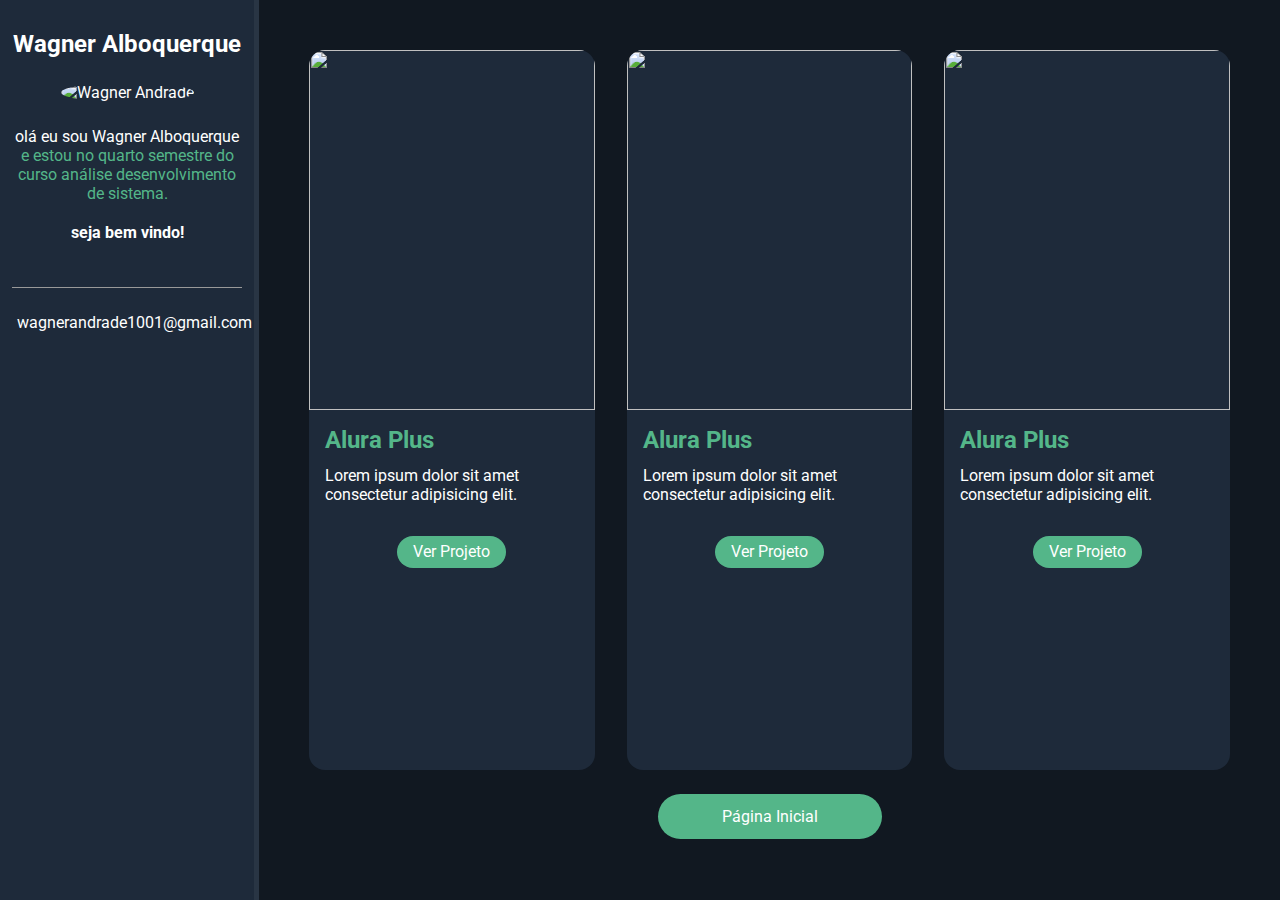
==== projetos.html @ 32d6e3be "first commit" ====
<!DOCTYPE html>
<html lang="pt-br">
<head>
    <meta charset="UTF-8">
    <meta name="viewport" content="width=device-width, initial-scale=1.0">
    <title>portfólio wagner albuquerque</title>
     <!--css do projeto-->
    <link rel="stylesheet" href="css/style.css">
     <!--fonte icons-->
    <link rel="stylesheet" href="https://cdn.jsdelivr.net/gh/devicons/devicon@v2.15.1/devicon.min.css">
     <!--google fonts-->     
    <link href="https://fonts.googleapis.com/css2?family=Roboto:ital,wght@0,300;0,700;0,900;1,300;1,700;1,900&display=swap" rel="stylesheet">
</head>
<body>
    <main id="container">
        <aside id="bio-container">
            <h2>Wagner Alboquerque</h2>
            <img src="https://avatars.githubusercontent.com/u/116306504?v=4" alt="Wagner Andrade" id="bio-container-img">
            <p>olá eu sou Wagner Alboquerque <span class="highlight"> e estou no quarto semestre do curso análise desenvolvimento de sistema.</span></p>
            <p id="welcome-text">seja bem vindo!</p>
            <ul id="social-container">
                <li><a href="https://www.facebook.com/wagner.andrade.9081323" target="_blank"><ion-icon name="logo-facebook"></ion-icon></a></li>
                <li><a href="https://www.linkedin.com/in/wagner-andrade-112a36264/" target="_blank"><ion-icon name="logo-linkedin"></ion-icon></a></li>
                <li><a href="https://github.com/wagner-Albuquerque" target="_blank"><i class="devicon-github-original"></i></a></li>
            </ul>
            <div id="email-container">
                <ion-icon name="mail-outline"></ion-icon><a href="mailto:wagnerandrade1001@gmail.com">wagnerandrade1001@gmail.com</a>
            </div>
        </aside>
        <section id="about-container-card">
           <div class="container-card">
            <article class="card">
                <div class="container-card-img">
                    <img src="https://is5-ssl.mzstatic.com/image/thumb/Purple125/v4/86/f4/ee/86f4ee08-7284-a9af-5efc-5639da25bd46/source/512x512bb.jpg" alt="" class="img-card">
                </div>
                <div class="container-content">
                    <h1 class="card-title">Alura Plus</h1>
                    <p class="card-text">Lorem ipsum dolor sit amet consectetur adipisicing elit.</p>
                    <div class="container-btn">
                        <a href="https://wagner-albuquerque.github.io/curso-aluraplus/" target="_blank" class="btn-project-card">Ver Projeto</a>
                    </div>
                </div>
            </article>

            <article class="card">
                <div class="container-card-img">
                    <img src="https://is5-ssl.mzstatic.com/image/thumb/Purple125/v4/86/f4/ee/86f4ee08-7284-a9af-5efc-5639da25bd46/source/512x512bb.jpg" alt="" class="img-card">
                </div>
                <div class="container-content">
                    <h1 class="card-title">Alura Plus</h1>
                    <p class="card-text">Lorem ipsum dolor sit amet consectetur adipisicing elit.</p>
                    <div class="container-btn">
                        <a href="https://wagner-albuquerque.github.io/curso-aluraplus/" target="_blank" class="btn-project-card">Ver Projeto</a>
                    </div>
                </div>
            </article>

            <article class="card">
                <div class="container-card-img">
                    <img src="https://is5-ssl.mzstatic.com/image/thumb/Purple125/v4/86/f4/ee/86f4ee08-7284-a9af-5efc-5639da25bd46/source/512x512bb.jpg" alt="" class="img-card">
                </div>
                <div class="container-content">
                    <h1 class="card-title">Alura Plus</h1>
                    <p class="card-text">Lorem ipsum dolor sit amet consectetur adipisicing elit.</p>
                    <div class="container-btn">
                        <a href="https://wagner-albuquerque.github.io/curso-aluraplus/" target="_blank" class="btn-project-card">Ver Projeto</a>
                    </div>
                    
                </div>
            </article>
           </div>

            <div class="container-btn-home">
                <a href="index.html"  class="btn-project-card btn-home">Página Inicial</a>
            </div>


        </section>
    </main>
    <script type="module" src="https://unpkg.com/ionicons@7.1.0/dist/ionicons/ionicons.esm.js"></script>
    <script nomodule src="https://unpkg.com/ionicons@7.1.0/dist/ionicons/ionicons.js"></script>
</body>
</html>
---- css/style.css ----
/*reset*/
*{
    padding: 0%;
    margin: 0%;
    font-family: 'Roboto', sans-serif;
    box-sizing: border-box;
}
    
/*variaveis*/
:root{
    --main-color:#54b689;
    --main-text-color:#fff;
    --boder-color:#999;
    --bio-bg-color:#1e2a3a;
    --bio-boder-color:#293544;
    --about-bg-color:#111821;
}

/*geral*/

.highlight{
    color: var(--main-color)
}

/*container*/

#container{
    display: flex;
    flex-direction: row;
    color: var(--main-text-color);
}
#bio-container{
    flex: 1 1 20%;
    min-height: 100vh;
    background-color: var(--bio-bg-color);
    text-align: center;
    padding: 30px 12px;
    border-right: 5px solid var(--bio-boder-color);
}
#bio-container #welcome-text{
    font-weight: bold;
}
#about-container{
    flex: 1 1 80%;
    min-height: 100vh;
    background-color: var(--about-bg-color);
    padding: 50px;
}

/*bio-container*/

#bio-container h2{
    margin-bottom: 25px;
}#bio-container p{
    margin-bottom: 20px;
}
#bio-container-img{
    width: 175px;
    height: 175px;
    border-radius: 50%;
    margin-bottom: 25px;
}
#social-container{
    display: flex;
    justify-content: center;
    list-style: none;
    border-bottom: 1px solid var(--boder-color);
    margin-bottom: 25px;
    padding-bottom: 25px;
}
#social-container li{
    flex: 1 1 0;
    max-width: 60px;
}
#social-container li a{
    color: var(--main-color);
    font-size: 30px;
}
#email-container{
    display: flex;
    justify-content: center;
}
#email-container ion-icon,
#email-container a{
    display: flex 1 1 0;
}
#email-container a{
    color: var(--main-text-color);
    text-decoration: none;
    width: 225px;
}
#email-container ion-icon{
    color: var(--main-color);
    font-size: 20px;
    margin-right: 5px;
    max-width: 20px;
}

/*about-container*/

#name{
    font-size: 42px;
    margin-bottom: 15px;
}
#title{
    font-size: 24px;
    margin-bottom: 15px;
    font-weight: bold;
}
.description{
    max-width: 75%;
    margin-bottom: 10px;
}
#btn-projects{
    font-size: 16px;
    font-weight: bold;
    color: var(--main-text-color);
    background-color: var(--main-color);
    border: 2px solid var(--main-color);
    border-radius: 5px;
    text-decoration: none;
    transition: .5s;
    margin: 25px 0;
    padding: 12px 10px;
    width: 150px;
    text-align: center;
    display: flex;
}
#btn-projects ion-icon,
#btn-projects span{
    flex: 1 1 0;
}
#btn-projects ion-icon{
    font-size: 20px;
    max-width: 20px;
}
#btn-projects:hover{
    background-color: transparent;
}
#skills-section-title{
    border-top: 1px solid var(--boder-color);
    padding-top: 20px;
    border-bottom: 20px;
    font-size: 32px;
}
#skills-container{
    display: flex;
    flex-wrap:wrap ;
    margin-top: 25px;
}
.skills-box{
    flex: 1 1 33%;
    max-width: 33%;
    margin-bottom: 35px;
}
.skills-title{
    font-size: 24px;
    margin-bottom: 25px;
    font-weight: bold;
    padding-left: 10px;
    border-left: 5px solid var(--main-color);
}
.skills-box i {
    font-size: 45px;
    margin-right: 10px;
}



/*cards*/
.container-card{
    display: flex;
    width: 100%;
    gap: 2em;
    justify-content: space-between;
    justify-content: center;
    
}

.card{
    width: 20%;
    flex-grow: 1;
    background-color: var(--bio-bg-color);
    height: 80vh;
    border-radius: 1em;
    overflow: hidden;
}

#about-container-card{
    display: flex;
    min-height: 100vh;
    background-color: var(--about-bg-color);
    padding: 50px;
    flex-direction: column;
}

.container-card-img{
    width: 100%;
    height: 50%
}
.img-card{
    width: 100%;
    height: 100%;
    background-size: cover;
}

body{
    overflow-x: hidden;
}

.container-content{
    padding: 1em;
    display: flex;
    flex-direction: column;
}
.card-title{
    margin-bottom: 0.5em;
    font-size: 1.5em;
    color: var(--main-color);
    
}

.card-text{
    margin-bottom: 0.5em; 
    
}

.container-btn{
    display: flex;
    flex-grow: 1;
    justify-content: center;
    align-content: end;
    
}

.btn-project-card{
    text-decoration: none;
    color: var(--main-text-color);
    display: inline-block;
    background-color: var(--main-color);
    padding: 0.4em 1em;
    border-radius: 1em;
    margin-top: 1.5em;
    transition: 0.3s;
}

.btn-project-card:hover{
    background-color: transparent;
}

.container-btn-home{
    display: flex;
    justify-content: center;
}

.btn-home{
    padding: 0.8em 4em;
    border-radius: 2em;
}
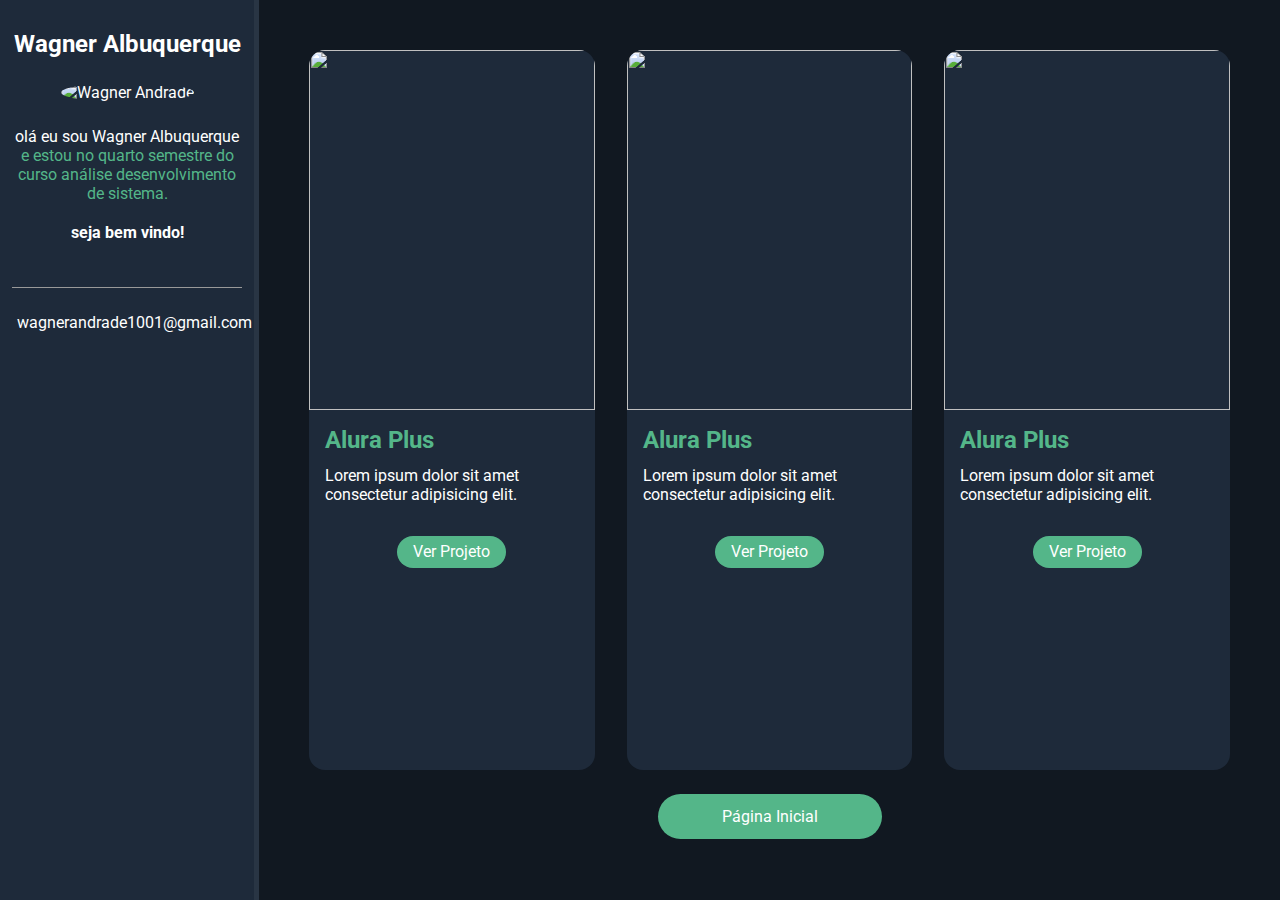
==== commit 302c26ea: "foi" ====
--- a/projetos.html
+++ b/projetos.html
@@ -14,9 +14,9 @@
 <body>
     <main id="container">
         <aside id="bio-container">
-            <h2>Wagner Alboquerque</h2>
+            <h2>Wagner Albuquerque</h2>
             <img src="https://avatars.githubusercontent.com/u/116306504?v=4" alt="Wagner Andrade" id="bio-container-img">
-            <p>olá eu sou Wagner Alboquerque <span class="highlight"> e estou no quarto semestre do curso análise desenvolvimento de sistema.</span></p>
+            <p>olá eu sou Wagner Albuquerque <span class="highlight"> e estou no quarto semestre do curso análise desenvolvimento de sistema.</span></p>
             <p id="welcome-text">seja bem vindo!</p>
             <ul id="social-container">
                 <li><a href="https://www.facebook.com/wagner.andrade.9081323" target="_blank"><ion-icon name="logo-facebook"></ion-icon></a></li>
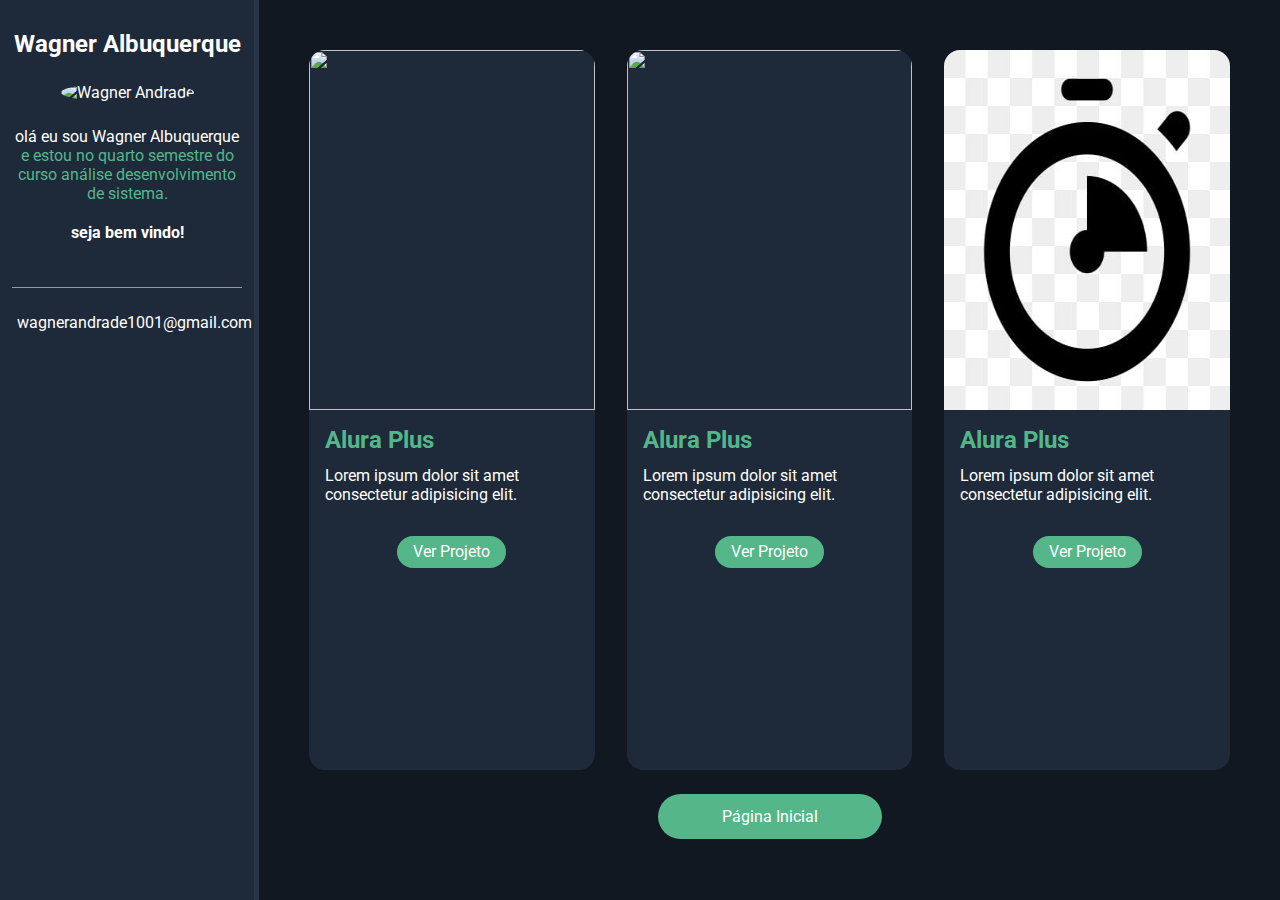
==== commit a7e4fa59: "enviando arquivo" ====
--- a/projetos.html
+++ b/projetos.html
@@ -57,7 +57,7 @@
 
             <article class="card">
                 <div class="container-card-img">
-                    <img src="https://is5-ssl.mzstatic.com/image/thumb/Purple125/v4/86/f4/ee/86f4ee08-7284-a9af-5efc-5639da25bd46/source/512x512bb.jpg" alt="" class="img-card">
+                    <img src="img/pngtree-stopwatch-glyph-icon-vector-png-image_1879720.jpg" alt="" class="img-card">
                 </div>
                 <div class="container-content">
                     <h1 class="card-title">Alura Plus</h1>
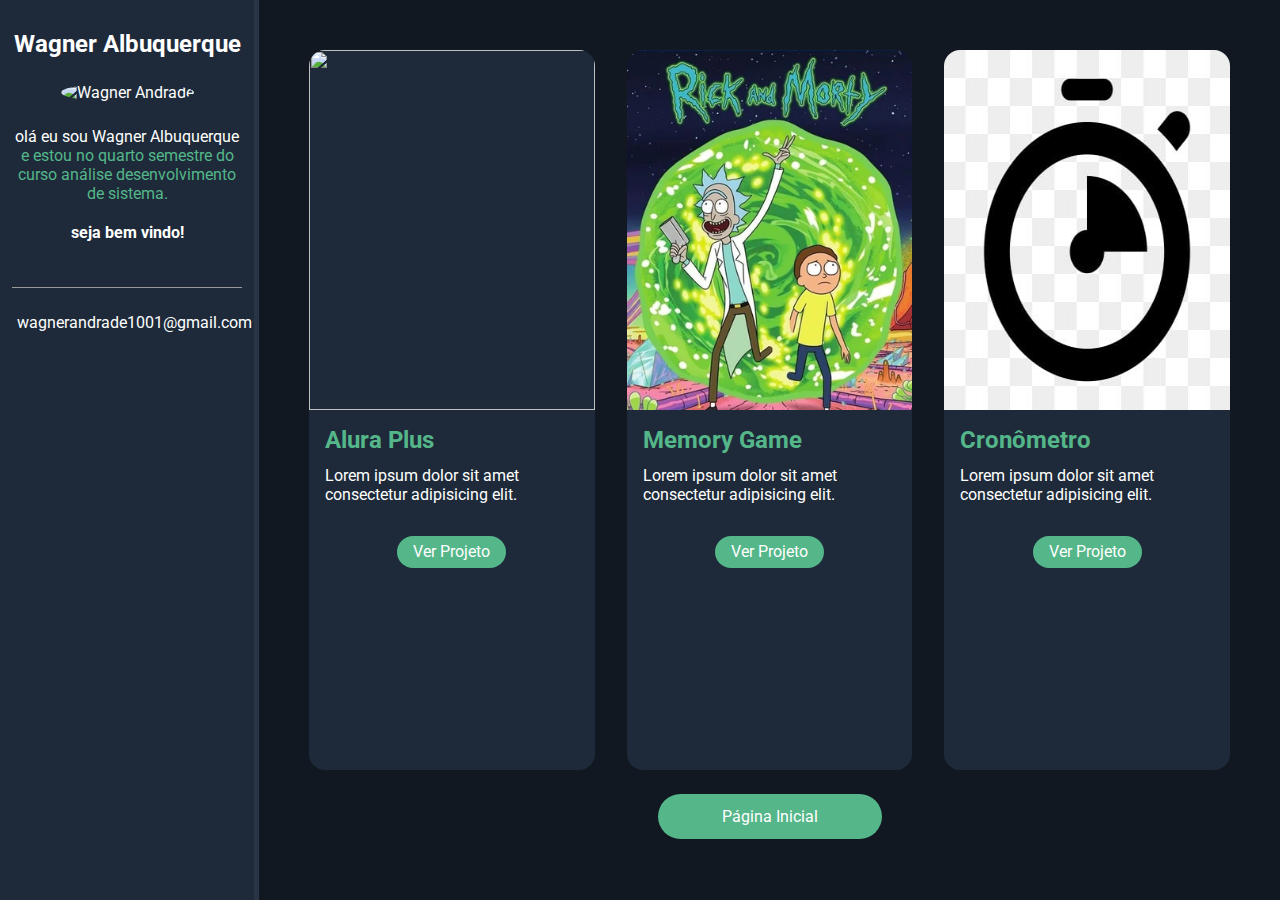
==== commit 8e8d7ee9: "enviando arquivo" ====
--- a/projetos.html
+++ b/projetos.html
@@ -44,13 +44,13 @@
 
             <article class="card">
                 <div class="container-card-img">
-                    <img src="https://is5-ssl.mzstatic.com/image/thumb/Purple125/v4/86/f4/ee/86f4ee08-7284-a9af-5efc-5639da25bd46/source/512x512bb.jpg" alt="" class="img-card">
+                    <img src="img/back.png" alt="" class="img-card">
                 </div>
                 <div class="container-content">
-                    <h1 class="card-title">Alura Plus</h1>
+                    <h1 class="card-title">Memory Game</h1>
                     <p class="card-text">Lorem ipsum dolor sit amet consectetur adipisicing elit.</p>
                     <div class="container-btn">
-                        <a href="https://wagner-albuquerque.github.io/curso-aluraplus/" target="_blank" class="btn-project-card">Ver Projeto</a>
+                        <a href="https://wagner-albuquerque.github.io/Memory-Game/" target="_blank" class="btn-project-card">Ver Projeto</a>
                     </div>
                 </div>
             </article>
@@ -60,10 +60,10 @@
                     <img src="img/pngtree-stopwatch-glyph-icon-vector-png-image_1879720.jpg" alt="" class="img-card">
                 </div>
                 <div class="container-content">
-                    <h1 class="card-title">Alura Plus</h1>
+                    <h1 class="card-title">Cronômetro</h1>
                     <p class="card-text">Lorem ipsum dolor sit amet consectetur adipisicing elit.</p>
                     <div class="container-btn">
-                        <a href="https://wagner-albuquerque.github.io/curso-aluraplus/" target="_blank" class="btn-project-card">Ver Projeto</a>
+                        <a href="https://wagner-albuquerque.github.io/meu-cron-metro/" target="_blank" class="btn-project-card">Ver Projeto</a>
                     </div>
                     
                 </div>
